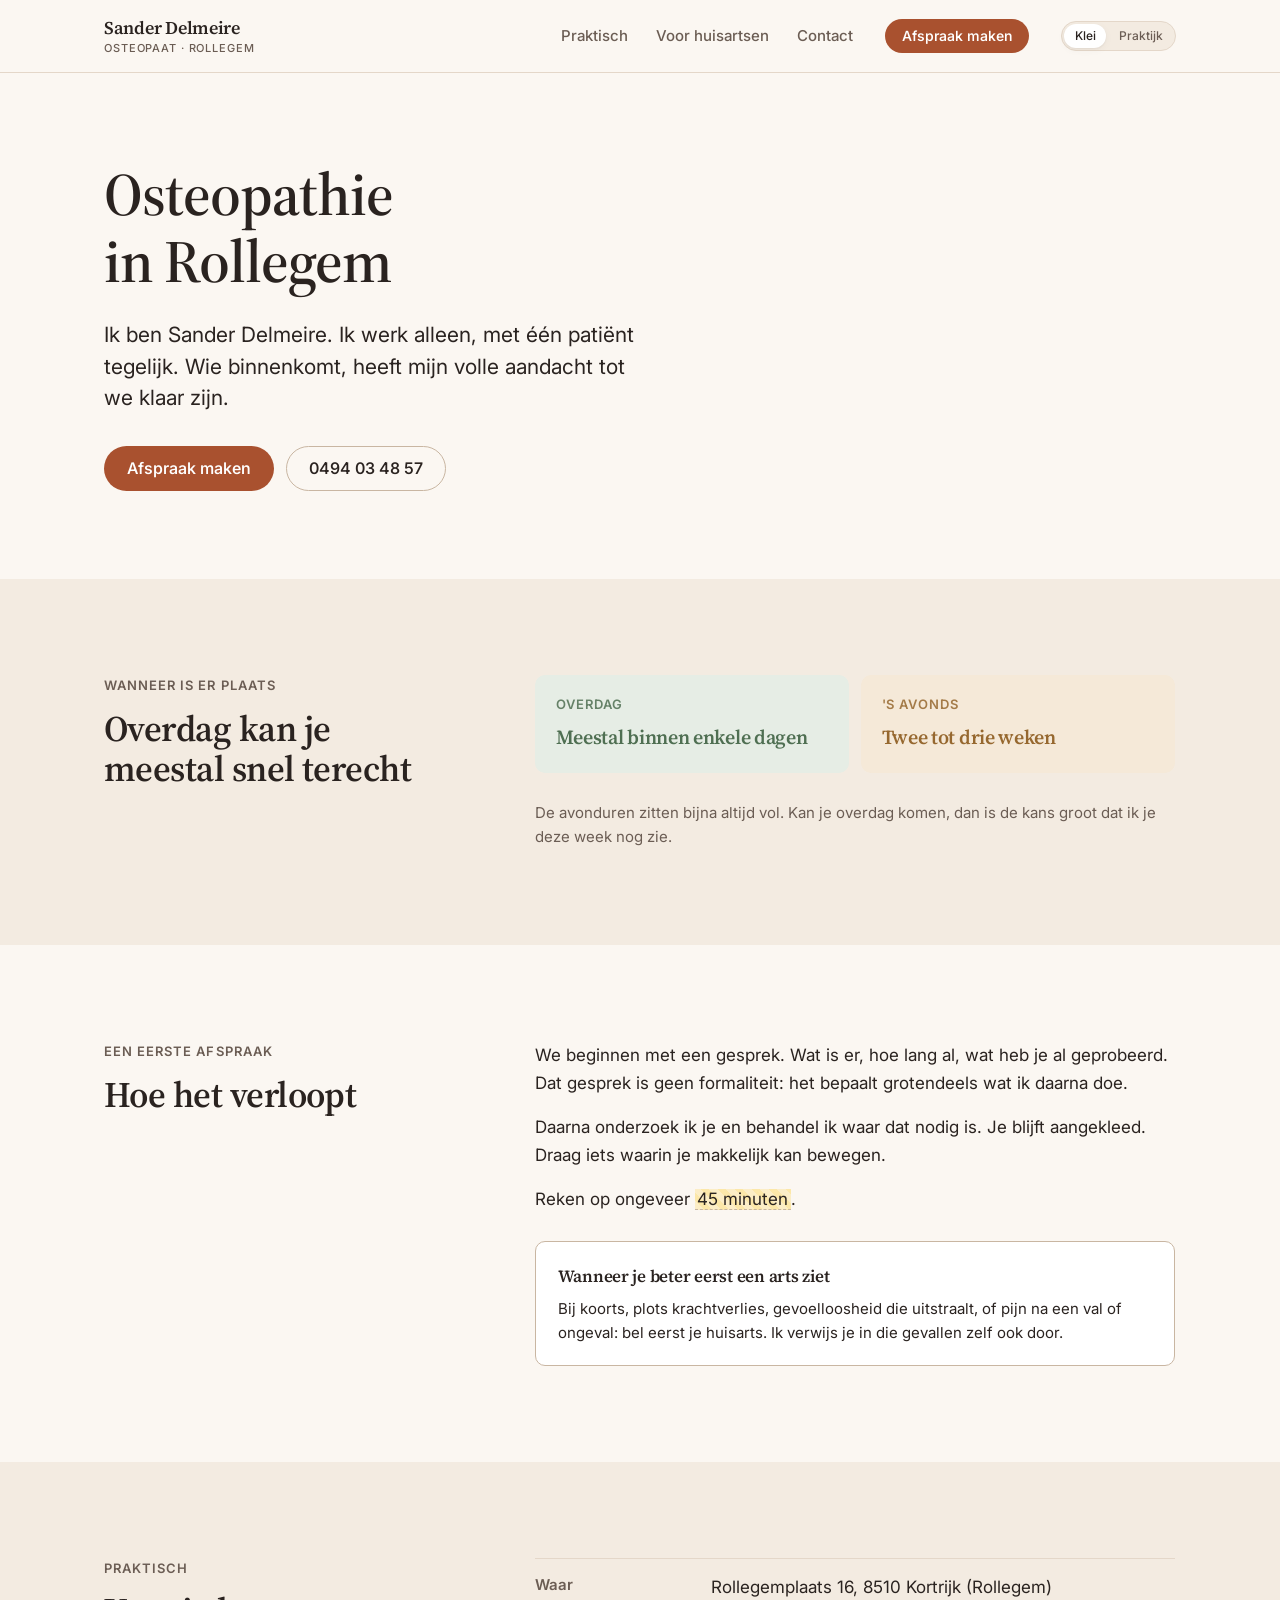
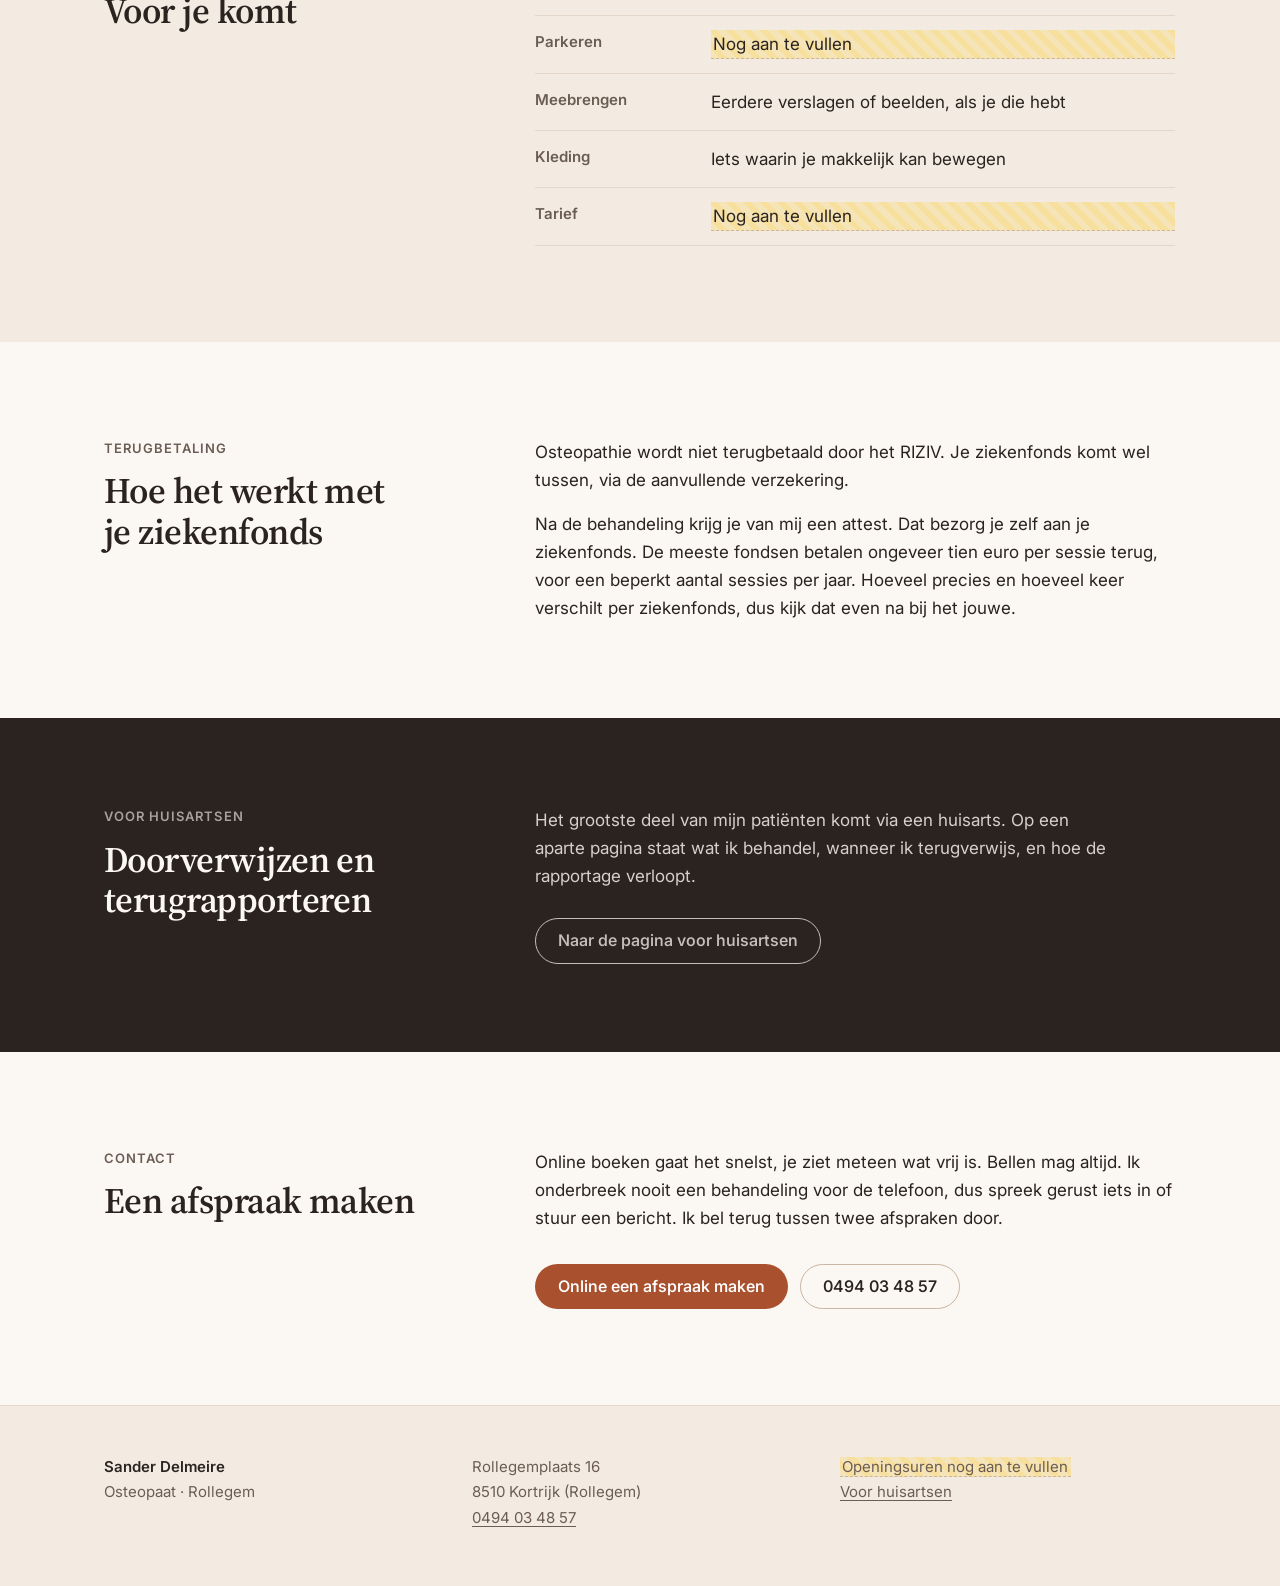
==== index.html @ 5ed8dd8e "Wide two-column layout and compact theme switch in the header Use the full page width instead of one" ====
<!DOCTYPE html>
<html lang="nl-BE" data-theme="klei">
<head>
<meta charset="utf-8">
<meta name="robots" content="noindex, nofollow"><!-- Preview only. Remove when this becomes the real site. -->
<meta name="viewport" content="width=device-width, initial-scale=1">
<title>Sander Delmeire — Osteopaat in Rollegem</title>
<meta name="description" content="Osteopathie in Rollegem (Kortrijk). Eén patiënt tegelijk, geen haast. Overdag is er meestal binnen enkele dagen plaats.">

<!-- Set the theme before first paint so there is no flash -->
<script>
  (function () {
    try {
      var t = localStorage.getItem('sd-theme');
      if (t === 'klei' || t === 'praktijk') {
        document.documentElement.setAttribute('data-theme', t);
      }
    } catch (e) {}
  })();
</script>

<link rel="preconnect" href="https://fonts.googleapis.com">
<link rel="preconnect" href="https://fonts.gstatic.com" crossorigin>
<!-- Source Serif 4 is only used by direction "Klei". Drop it if Praktijk wins. -->
<link href="https://fonts.googleapis.com/css2?family=Inter:wght@400;500;600;650&family=Source+Serif+4:opsz,wght@8..60,500;8..60,600&display=swap" rel="stylesheet">

<link rel="stylesheet" href="css/tokens.css">
<link rel="stylesheet" href="css/site.css">
</head>
<body>

<header class="site-header">
  <div class="wrap site-header__inner">
    <a class="wordmark" href="index.html">
      Sander Delmeire
      <span>Osteopaat · Rollegem</span>
    </a>
    <nav class="site-nav">
      <a href="#praktisch">Praktisch</a>
      <a href="voor-huisartsen.html">Voor huisartsen</a>
      <a href="#contact">Contact</a>
    </nav>
    <!-- TODO: vervang door Sanders echte Acuity-link -->
    <a class="btn btn--primary header-cta" href="https://app.acuityscheduling.com/schedule.php?owner=XXXXXXXX">Afspraak maken</a>
  </div>
</header>

<main>

  <!-- ===================== HERO ===================== -->
  <section class="hero">
    <div class="wrap hero__grid">
      <div class="hero__text">
        <h1 class="h1">Osteopathie in Rollegem</h1>
        <p class="lead">
          Ik ben Sander Delmeire. Ik werk alleen, met één patiënt tegelijk.
          Wie binnenkomt, heeft mijn volle aandacht tot we klaar zijn.
        </p>
        <div class="hero__actions">
          <!-- TODO: vervang door Sanders echte Acuity-link -->
          <a class="btn btn--primary" href="https://app.acuityscheduling.com/schedule.php?owner=XXXXXXXX">
            Afspraak maken
          </a>
          <a class="btn btn--ghost" href="tel:+32494034857">0494 03 48 57</a>
        </div>
      </div>
    </div>
  </section>

  <!-- ===================== BESCHIKBAARHEID ===================== -->
  <section class="section section--sunken" id="beschikbaarheid">
    <div class="wrap split">
      <div>
        <p class="eyebrow">Wanneer is er plaats</p>
        <h2 class="h2">Overdag kan je meestal snel terecht</h2>
      </div>
      <div class="split__body stack-lg">
        <div class="availability">
          <div class="slot slot--open">
            <div class="slot__when">Overdag</div>
            <div class="slot__wait">Meestal binnen enkele dagen</div>
          </div>
          <div class="slot slot--wait">
            <div class="slot__when">'s Avonds</div>
            <div class="slot__wait">Twee tot drie weken</div>
          </div>
        </div>
        <p class="small muted">
          De avonduren zitten bijna altijd vol. Kan je overdag komen, dan is
          de kans groot dat ik je deze week nog zie.
        </p>
      </div>
    </div>
  </section>

  <!-- ===================== EERSTE AFSPRAAK ===================== -->
  <section class="section" id="eerste-afspraak">
    <div class="wrap split">
      <div>
        <p class="eyebrow">Een eerste afspraak</p>
        <h2 class="h2">Hoe het verloopt</h2>
      </div>

      <div class="split__body stack-lg">
        <div class="stack">
          <p>
            We beginnen met een gesprek. Wat is er, hoe lang al, wat heb je
            al geprobeerd. Dat gesprek is geen formaliteit: het bepaalt
            grotendeels wat ik daarna doe.
          </p>
          <p>
            Daarna onderzoek ik je en behandel ik waar dat nodig is. Je blijft
            aangekleed. Draag iets waarin je makkelijk kan bewegen.
          </p>
          <p>
            Reken op ongeveer <span class="todo">45 minuten</span>.
          </p>
        </div>

        <div class="callout">
          <div class="callout__title">Wanneer je beter eerst een arts ziet</div>
          <p class="small">
            Bij koorts, plots krachtverlies, gevoelloosheid die uitstraalt, of
            pijn na een val of ongeval: bel eerst je huisarts. Ik verwijs je
            in die gevallen zelf ook door.
          </p>
        </div>
      </div>
    </div>
  </section>

  <!-- ===================== PRAKTISCH ===================== -->
  <section class="section section--sunken" id="praktisch">
    <div class="wrap split">
      <div>
        <p class="eyebrow">Praktisch</p>
        <h2 class="h2">Voor je komt</h2>
      </div>

      <dl class="rows split__body">
        <div class="rows__row">
          <dt class="rows__key">Waar</dt>
          <dd class="rows__val">Rollegemplaats 16, 8510 Kortrijk (Rollegem)</dd>
        </div>
        <div class="rows__row">
          <dt class="rows__key">Parkeren</dt>
          <dd class="rows__val todo">Nog aan te vullen</dd>
        </div>
        <div class="rows__row">
          <dt class="rows__key">Meebrengen</dt>
          <dd class="rows__val">Eerdere verslagen of beelden, als je die hebt</dd>
        </div>
        <div class="rows__row">
          <dt class="rows__key">Kleding</dt>
          <dd class="rows__val">Iets waarin je makkelijk kan bewegen</dd>
        </div>
        <div class="rows__row">
          <dt class="rows__key">Tarief</dt>
          <dd class="rows__val todo">Nog aan te vullen</dd>
        </div>
      </dl>
    </div>
  </section>

  <!-- ===================== TERUGBETALING ===================== -->
  <section class="section" id="terugbetaling">
    <div class="wrap split">
      <div>
        <p class="eyebrow">Terugbetaling</p>
        <h2 class="h2">Hoe het werkt met je ziekenfonds</h2>
      </div>

      <div class="split__body stack">
        <p>
          Osteopathie wordt niet terugbetaald door het RIZIV. Je ziekenfonds
          komt wel tussen, via de aanvullende verzekering.
        </p>
        <p>
          Na de behandeling krijg je van mij een attest. Dat bezorg je zelf
          aan je ziekenfonds. De meeste fondsen betalen ongeveer tien euro
          per sessie terug, voor een beperkt aantal sessies per jaar.
          Hoeveel precies en hoeveel keer verschilt per ziekenfonds, dus
          kijk dat even na bij het jouwe.
        </p>
      </div>
    </div>
  </section>

  <!-- ===================== VOOR HUISARTSEN ===================== -->
  <section class="gp-band">
    <div class="wrap split">
      <div>
        <p class="eyebrow">Voor huisartsen</p>
        <h2 class="h2">Doorverwijzen en terugrapporteren</h2>
      </div>
      <div class="split__body stack-lg">
        <p>
          Het grootste deel van mijn patiënten komt via een huisarts. Op een
          aparte pagina staat wat ik behandel, wanneer ik terugverwijs, en
          hoe de rapportage verloopt.
        </p>
        <p>
          <a class="btn btn--ghost" href="voor-huisartsen.html">Naar de pagina voor huisartsen</a>
        </p>
      </div>
    </div>
  </section>

  <!-- ===================== CONTACT ===================== -->
  <section class="section" id="contact">
    <div class="wrap split">
      <div>
        <p class="eyebrow">Contact</p>
        <h2 class="h2">Een afspraak maken</h2>
      </div>

      <div class="split__body">
        <p>
          Online boeken gaat het snelst, je ziet meteen wat vrij is. Bellen
          mag altijd. Ik onderbreek nooit een behandeling voor de telefoon,
          dus spreek gerust iets in of stuur een bericht. Ik bel terug
          tussen twee afspraken door.
        </p>
        <div class="hero__actions">
          <!-- TODO: vervang door Sanders echte Acuity-link -->
          <a class="btn btn--primary" href="https://app.acuityscheduling.com/schedule.php?owner=XXXXXXXX">
            Online een afspraak maken
          </a>
          <a class="btn btn--ghost" href="tel:+32494034857">0494 03 48 57</a>
        </div>
      </div>
    </div>
  </section>

</main>

<footer class="site-footer">
  <div class="wrap footer-grid">
    <div>
      <strong>Sander Delmeire</strong><br>
      Osteopaat · Rollegem
    </div>
    <div>
      Rollegemplaats 16<br>
      8510 Kortrijk (Rollegem)<br>
      <a href="tel:+32494034857">0494 03 48 57</a>
    </div>
    <div>
      <span class="todo">Openingsuren nog aan te vullen</span><br>
      <a href="voor-huisartsen.html">Voor huisartsen</a>
    </div>
  </div>
</footer>

<script src="js/theme.js"></script>
</body>
</html>
---- css/tokens.css ----
/* ==========================================================================
   THEME TOKENS
   --------------------------------------------------------------------------
   Two design directions for Sander to choose between.

   HARD RULE: this is the only file in the project allowed to contain a raw
   colour, font-family, radius or shadow value. Everything in site.css reads
   from these variables. That is what makes switching directions a one-line
   change and deleting the loser a five-minute job.

   TO ADD A DIRECTION
     1. Copy a [data-theme="..."] block below, rename it
     2. Add it to THEMES in js/theme.js
     3. Add its fonts to the <link> tags in both HTML files

   TO DELETE A DIRECTION once Sander picks
     1. Delete its block here
     2. Remove it from THEMES in js/theme.js
     3. Remove its fonts from the <link> tags
     4. Set REVIEW_MODE = false in js/theme.js to hide the toggle bar
     Nothing in site.css changes.
   ========================================================================== */


/* --------------------------------------------------------------------------
   DIRECTION A — "Klei"
   Warm, tactile, hand-made. Leans into the craftsman identity: he works
   alone, with his hands, one person at a time. Feels like a person rather
   than an institution.
   -------------------------------------------------------------------------- */

:root,
[data-theme="klei"] {
  --theme-label: "Klei";

  /* Surfaces */
  --bg:            #FBF7F2;
  --bg-raised:     #FFFFFF;
  --bg-sunken:     #F3EBE1;
  --bg-inverse:    #2A2320;

  /* Text */
  --text:          #2A2320;
  --text-muted:    #6B5D54;
  --text-inverse:  #FBF7F2;
  --text-on-accent:#FFFFFF;

  /* Accent */
  --accent:        #A9512F;
  --accent-hover:  #8C4026;
  --accent-soft:   #F0DDD4;

  /* Lines */
  --line:          #E4D7C9;
  --line-strong:   #C9B6A2;

  /* Signal colours, used by the availability block */
  --signal-open:   #4F6F52;
  --signal-wait:   #96682F;
  --signal-open-bg:#E6EDE5;
  --signal-wait-bg:#F5E9D8;

  /* Type */
  --font-display:  "Source Serif 4", Georgia, "Times New Roman", serif;
  --font-body:     "Inter", system-ui, -apple-system, sans-serif;
  --display-weight: 600;
  --display-tracking: -0.015em;
  --display-leading: 1.12;

  /* Shape */
  --radius:        10px;
  --radius-lg:     18px;
  --radius-pill:   999px;

  /* Depth */
  --shadow-sm:     0 1px 2px rgba(42, 35, 32, 0.06),
                   0 2px 8px rgba(42, 35, 32, 0.04);
  --shadow-md:     0 2px 4px rgba(42, 35, 32, 0.06),
                   0 12px 28px rgba(42, 35, 32, 0.08);
}


/* --------------------------------------------------------------------------
   DIRECTION B — "Praktijk"
   Cool, quiet, credible. Leans into the medical-referral side: his patients
   come through huisartsen, and he writes them proper reports. Feels like a
   competent clinician rather than a wellness practice.
   -------------------------------------------------------------------------- */

[data-theme="praktijk"] {
  --theme-label: "Praktijk";

  /* Surfaces */
  --bg:            #FAFBFC;
  --bg-raised:     #FFFFFF;
  --bg-sunken:     #EFF3F5;
  --bg-inverse:    #16222B;

  /* Text */
  --text:          #16222B;
  --text-muted:    #5A6B75;
  --text-inverse:  #FAFBFC;
  --text-on-accent:#FFFFFF;

  /* Accent */
  --accent:        #2C6E78;
  --accent-hover:  #1F545C;
  --accent-soft:   #DCEBED;

  /* Lines */
  --line:          #DCE4E8;
  --line-strong:   #B6C4CC;

  /* Signal colours */
  --signal-open:   #2F6B4F;
  --signal-wait:   #7E5A1C;
  --signal-open-bg:#E2EFE8;
  --signal-wait-bg:#F4EBDA;

  /* Type */
  --font-display:  "Inter", system-ui, -apple-system, sans-serif;
  --font-body:     "Inter", system-ui, -apple-system, sans-serif;
  --display-weight: 650;
  --display-tracking: -0.03em;
  --display-leading: 1.08;

  /* Shape */
  --radius:        6px;
  --radius-lg:     10px;
  --radius-pill:   999px;

  /* Depth */
  --shadow-sm:     0 1px 2px rgba(22, 34, 43, 0.06),
                   0 2px 8px rgba(22, 34, 43, 0.04);
  --shadow-md:     0 2px 4px rgba(22, 34, 43, 0.05),
                   0 12px 28px rgba(22, 34, 43, 0.07);
}
---- css/site.css ----
/* ==========================================================================
   SITE STYLES
   --------------------------------------------------------------------------
   Layout, typography and components. Theme-agnostic by construction:
   every colour, font, radius and shadow reads from a var() defined in
   tokens.css. If you are about to type a hex value in this file, stop and
   add a token instead.
   ========================================================================== */


/* --- Reset ------------------------------------------------------------- */

*, *::before, *::after { box-sizing: border-box; }

html {
  -webkit-text-size-adjust: 100%;
  scroll-padding-top: 6rem;
}

body {
  margin: 0;
  background: var(--bg);
  color: var(--text);
  font-family: var(--font-body);
  font-size: 1.0625rem;
  line-height: 1.65;
  -webkit-font-smoothing: antialiased;
  text-rendering: optimizeLegibility;
}

img { max-width: 100%; height: auto; display: block; }

h1, h2, h3 {
  font-family: var(--font-display);
  font-weight: var(--display-weight);
  letter-spacing: var(--display-tracking);
  line-height: var(--display-leading);
  margin: 0;
  text-wrap: balance;
}

p { margin: 0; text-wrap: pretty; }

a { color: var(--accent); text-underline-offset: 0.18em; }
a:hover { color: var(--accent-hover); }

:focus-visible {
  outline: 2px solid var(--accent);
  outline-offset: 3px;
  border-radius: 3px;
}


/* --- Layout ------------------------------------------------------------ */

.wrap {
  width: 100%;
  max-width: 72rem;
  margin-inline: auto;
  padding-inline: clamp(1rem, 4vw, 2.5rem);
}

.measure { max-width: 38rem; }

.section {
  padding-block: clamp(3.5rem, 8vw, 6rem);
}

.section--sunken { background: var(--bg-sunken); }

/* Heading column left, content column right. Uses the full page width on
   desktop instead of one narrow centred column. */
.split {
  display: grid;
  gap: 1.75rem 4rem;
}

.split__body { max-width: 40rem; }

/* Text and photo side by side, vertically centred */
.split--media { align-items: center; }
.split--media .split__body { max-width: none; }

@media (min-width: 56rem) {
  .split { grid-template-columns: minmax(0, 4fr) minmax(0, 7fr); }
  .split--media { grid-template-columns: minmax(0, 1fr) minmax(0, 1fr); gap: 5rem; }
  .split--flip > :first-child { order: 2; }
}

.photo {
  margin: 0;
  overflow: hidden;
  border-radius: var(--radius-lg);
  background: var(--bg-sunken);
}

.photo img {
  width: 100%;
  height: 100%;
  object-fit: cover;
}

.photo--portrait { aspect-ratio: 4 / 5; }
.photo--landscape { aspect-ratio: 4 / 3; }

.stack > * + * { margin-top: 1rem; }
.stack-lg > * + * { margin-top: 1.75rem; }

.eyebrow {
  font-family: var(--font-body);
  font-size: 0.8125rem;
  font-weight: 600;
  letter-spacing: 0.08em;
  text-transform: uppercase;
  color: var(--text-muted);
  margin-bottom: 0.75rem;
}


/* --- Type scale -------------------------------------------------------- */

.h1 { font-size: clamp(2.25rem, 5.5vw, 3.75rem); }
.h2 { font-size: clamp(1.625rem, 3.2vw, 2.25rem); }
.h3 { font-size: clamp(1.125rem, 2.6vw, 1.3125rem); }

.lead {
  font-size: clamp(1.125rem, 2.6vw, 1.3125rem);
  line-height: 1.5;
  color: var(--text);
}

.muted { color: var(--text-muted); }

.small { font-size: 0.9375rem; line-height: 1.6; }


/* --- Header ------------------------------------------------------------ */

.site-header {
  position: sticky;
  top: 0;
  z-index: 50;
  background: var(--bg);
  border-bottom: 1px solid var(--line);
}

.site-header__inner {
  display: flex;
  align-items: center;
  flex-wrap: wrap;
  gap: 0.75rem 2rem;
  min-height: 4.5rem;
  padding-block: 0.75rem;
}

.wordmark {
  font-family: var(--font-display);
  font-weight: var(--display-weight);
  font-size: 1.125rem;
  line-height: 1.2;
  letter-spacing: var(--display-tracking);
  color: var(--text);
  text-decoration: none;
}

.wordmark span {
  display: block;
  font-family: var(--font-body);
  font-size: 0.6875rem;
  font-weight: 500;
  letter-spacing: 0.08em;
  text-transform: uppercase;
  color: var(--text-muted);
  margin-top: 0.2rem;
}

.site-nav {
  display: flex;
  align-items: center;
  gap: 1.75rem;
  margin-left: auto;
  font-size: 0.9375rem;
  font-weight: 500;
}

.site-nav a { color: var(--text-muted); text-decoration: none; }
.site-nav a:hover { color: var(--text); }

.btn.header-cta { padding: 0.5rem 1rem; font-size: 0.875rem; }

/* Phones: wordmark and theme switch on top, links on a second row */
@media (max-width: 55.99rem) {
  .site-nav {
    order: 3;
    width: 100%;
    margin-left: 0;
    gap: 1.25rem;
    font-size: 0.875rem;
  }
  .btn.header-cta { display: none; }
  .theme-switch { margin-left: auto; }
}


/* --- Hero -------------------------------------------------------------- */

.hero { padding-block: clamp(2.5rem, 7vw, 5.5rem); }

.hero__grid {
  display: grid;
  gap: 2.5rem;
  align-items: center;
}

.hero__text > * + * { margin-top: 1.5rem; }
.hero__text .lead { max-width: 34rem; }

@media (min-width: 56rem) {
  .hero__grid { grid-template-columns: minmax(0, 7fr) minmax(0, 5fr); gap: 5rem; }
}

.hero__actions {
  display: flex;
  flex-wrap: wrap;
  gap: 0.75rem;
  margin-top: 2rem;
}


/* --- Buttons ----------------------------------------------------------- */

.btn {
  display: inline-flex;
  align-items: center;
  justify-content: center;
  gap: 0.5rem;
  padding: 0.75rem 1.375rem;
  border-radius: var(--radius-pill);
  border: 1px solid transparent;
  font-family: var(--font-body);
  font-size: 1rem;
  font-weight: 550;
  line-height: 1.2;
  text-decoration: none;
  cursor: pointer;
  transition: background-color 0.15s ease, border-color 0.15s ease,
              color 0.15s ease, transform 0.15s ease;
}

.btn:active { transform: translateY(1px); }

.btn--primary {
  background: var(--accent);
  color: var(--text-on-accent);
}
.btn--primary:hover {
  background: var(--accent-hover);
  color: var(--text-on-accent);
}

.btn--ghost {
  background: transparent;
  color: var(--text);
  border-color: var(--line-strong);
}
.btn--ghost:hover {
  border-color: var(--accent);
  color: var(--accent);
}


/* --- Availability block ------------------------------------------------
   The signature element. Sander already says this on the phone:
   daytime is quick, evenings run two to three weeks. Nothing on his
   current site says it.
   ----------------------------------------------------------------------- */

.availability {
  display: grid;
  gap: 0.75rem;
}

@media (min-width: 34rem) {
  .availability { grid-template-columns: 1fr 1fr; }
}

.slot {
  padding: 1.125rem 1.25rem;
  border-radius: var(--radius);
  border: 1px solid var(--line);
  background: var(--bg-raised);
}

.slot__when {
  font-family: var(--font-body);
  font-size: 0.8125rem;
  font-weight: 600;
  letter-spacing: 0.07em;
  text-transform: uppercase;
  color: var(--text-muted);
}

.slot__wait {
  font-family: var(--font-display);
  font-weight: var(--display-weight);
  font-size: 1.25rem;
  letter-spacing: var(--display-tracking);
  margin-top: 0.35rem;
}

.slot--open  { background: var(--signal-open-bg); border-color: transparent; }
.slot--open  .slot__wait { color: var(--signal-open); }
.slot--open  .slot__when { color: var(--signal-open); opacity: 0.85; }

.slot--wait  { background: var(--signal-wait-bg); border-color: transparent; }
.slot--wait  .slot__wait { color: var(--signal-wait); }
.slot--wait  .slot__when { color: var(--signal-wait); opacity: 0.85; }


/* --- Definition rows (practical info) ---------------------------------- */

.rows { margin: 0; }

.rows__row {
  display: grid;
  gap: 0.15rem 1.5rem;
  padding-block: 0.875rem;
  border-bottom: 1px solid var(--line);
}

@media (min-width: 34rem) {
  .rows__row { grid-template-columns: 9.5rem 1fr; gap: 1.5rem; }
}

.rows__row:first-child { border-top: 1px solid var(--line); }

.rows__key {
  font-weight: 600;
  font-size: 0.9375rem;
  color: var(--text-muted);
}

.rows__val { margin: 0; }


/* --- Callout ----------------------------------------------------------- */

.callout {
  padding: 1.25rem 1.375rem;
  border-radius: var(--radius);
  border: 1px solid var(--line-strong);
  background: var(--bg-raised);
}

.callout__title {
  font-family: var(--font-display);
  font-weight: var(--display-weight);
  font-size: 1.0625rem;
  letter-spacing: var(--display-tracking);
  margin-bottom: 0.4rem;
}


/* --- GP band ------------------------------------------------------------
   Addressed to referring doctors, not patients. Visually separated on
   purpose: different audience, different register.
   ----------------------------------------------------------------------- */

.gp-band {
  background: var(--bg-inverse);
  color: var(--text-inverse);
  padding-block: clamp(3.5rem, 8vw, 5.5rem);
}

.gp-band .eyebrow { color: var(--text-inverse); opacity: 0.6; }
.gp-band h2 { color: var(--text-inverse); }
.gp-band p { color: var(--text-inverse); opacity: 0.82; }

.gp-band a.btn--ghost {
  color: var(--text-inverse);
  border-color: var(--text-inverse);
  opacity: 0.9;
}
.gp-band a.btn--ghost:hover {
  background: var(--text-inverse);
  color: var(--bg-inverse);
  opacity: 1;
}


/* --- Checklist (GP page) ----------------------------------------------- */

.checklist { list-style: none; margin-inline: 0; margin-bottom: 0; padding: 0; }
.checklist:first-child { margin-top: 0; }

.checklist li {
  position: relative;
  padding-left: 1.6rem;
  margin-bottom: 0.6rem;
}

.checklist li::before {
  content: "";
  position: absolute;
  left: 0;
  top: 0.62em;
  width: 0.5rem;
  height: 0.5rem;
  border-radius: 50%;
  background: var(--accent);
}

.checklist--warn li::before { background: var(--signal-wait); }


/* --- Footer ------------------------------------------------------------ */

.site-footer {
  padding-block: 3rem 3.5rem;
  border-top: 1px solid var(--line);
  background: var(--bg-sunken);
  font-size: 0.9375rem;
  line-height: 1.7;
  color: var(--text-muted);
}

.site-footer strong { color: var(--text); font-weight: 600; }

.site-footer a { color: var(--text-muted); }
.site-footer a:hover { color: var(--accent); }

.footer-grid {
  display: grid;
  gap: 1.5rem;
}

@media (min-width: 40rem) {
  .footer-grid { grid-template-columns: repeat(3, minmax(0, 1fr)); gap: 2rem; }
}


/* --- Theme switch -------------------------------------------------------
   TEMPORARY. Lets Sander compare the two directions; sits at the right end
   of the header. Set REVIEW_MODE = false in js/theme.js to remove it.
   ----------------------------------------------------------------------- */

.theme-switch {
  display: inline-flex;
  gap: 2px;
  padding: 2px;
  border: 1px solid var(--line);
  border-radius: var(--radius-pill);
  background: var(--bg-sunken);
  font-family: var(--font-body);
}

.theme-switch__btn {
  appearance: none;
  border: 0;
  cursor: pointer;
  padding: 0.25rem 0.65rem;
  border-radius: var(--radius-pill);
  background: transparent;
  color: var(--text-muted);
  font: inherit;
  font-size: 0.75rem;
  font-weight: 500;
  line-height: 1.3;
  white-space: nowrap;
}

.theme-switch__btn:hover { color: var(--text); }

.theme-switch__btn[aria-pressed="true"] {
  background: var(--bg-raised);
  color: var(--text);
  box-shadow: var(--shadow-sm);
}


/* --- Content flags ------------------------------------------------------
   Marks copy that is unverified. Remove the class once confirmed.
   ----------------------------------------------------------------------- */

.todo {
  background: repeating-linear-gradient(
    45deg,
    rgba(255, 196, 0, 0.18),
    rgba(255, 196, 0, 0.18) 6px,
    rgba(255, 196, 0, 0.3) 6px,
    rgba(255, 196, 0, 0.3) 12px
  );
  border-bottom: 1px dashed var(--line-strong);
  padding-inline: 0.15em;
}

body[data-flags="off"] .todo {
  background: none;
  border-bottom: 0;
  padding-inline: 0;
}


/* --- Motion ------------------------------------------------------------ */

@media (prefers-reduced-motion: reduce) {
  *, *::before, *::after {
    animation-duration: 0.01ms !important;
    transition-duration: 0.01ms !important;
  }
}
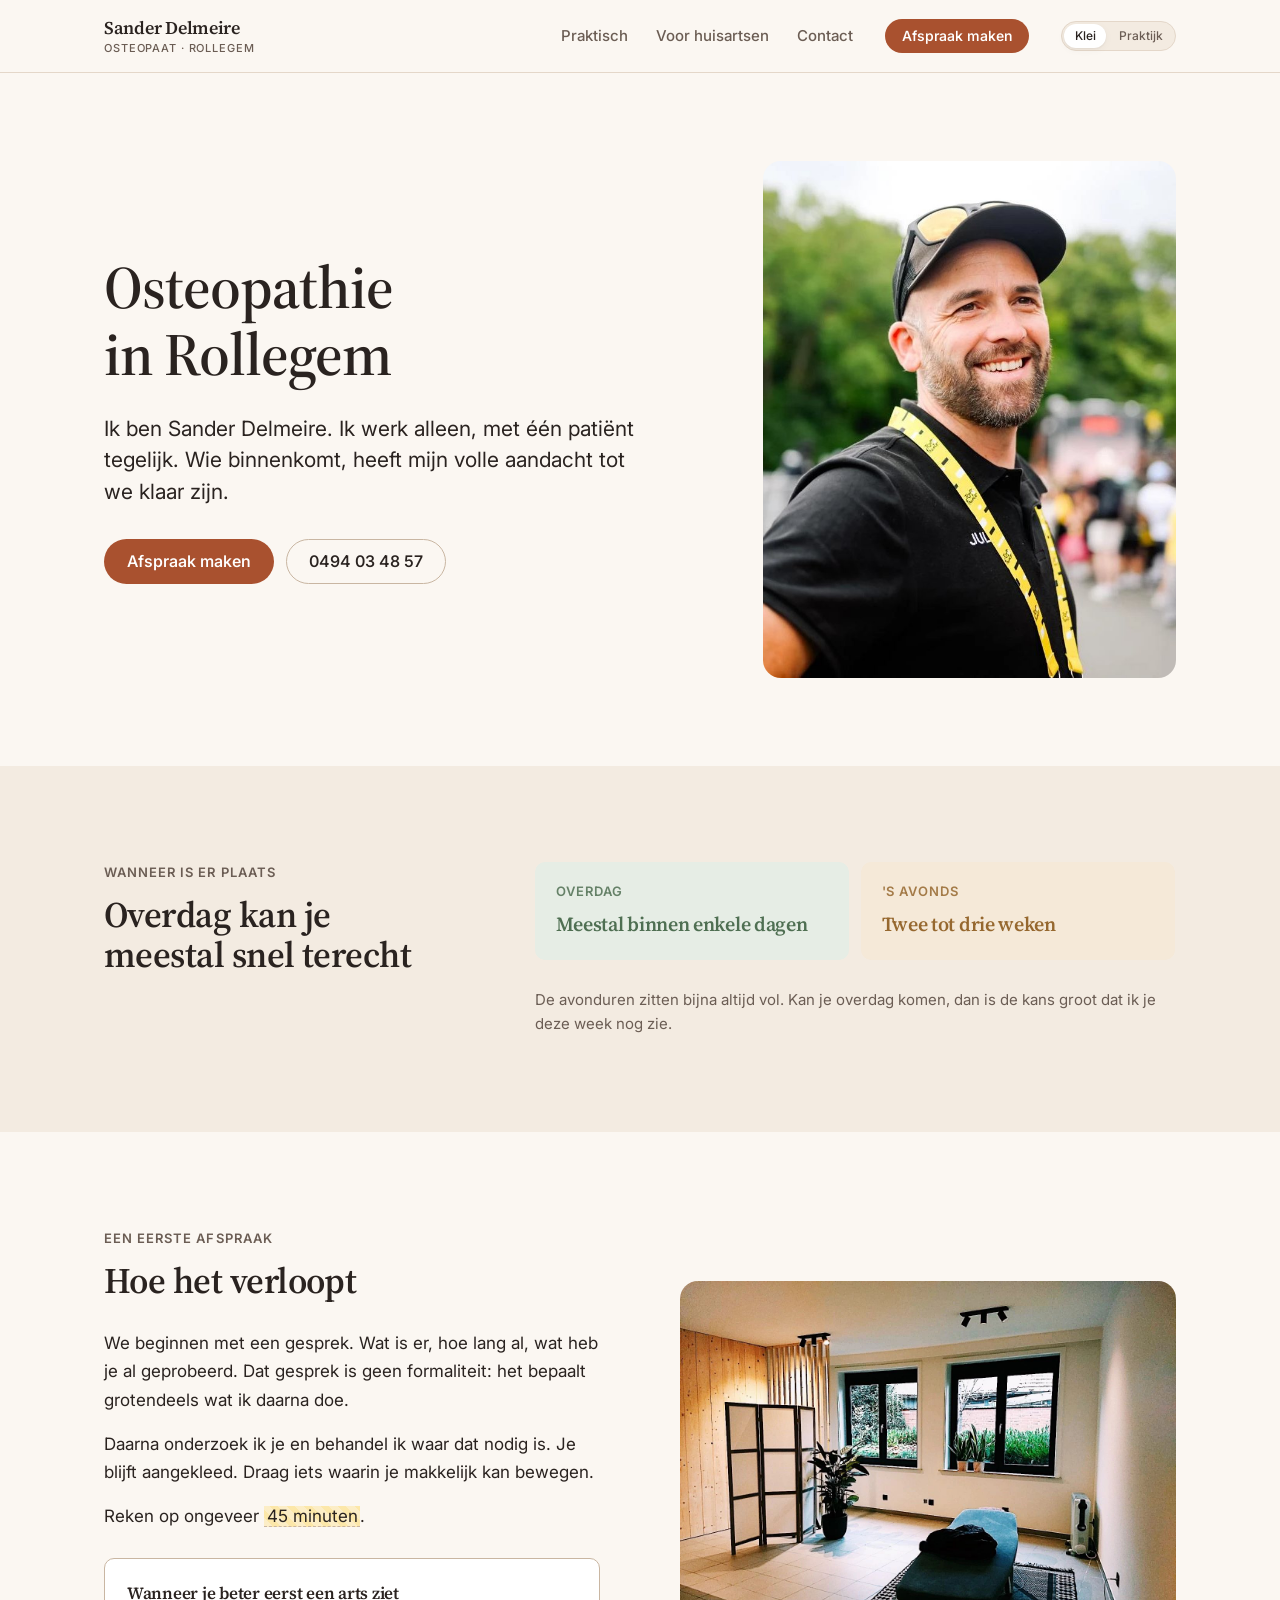
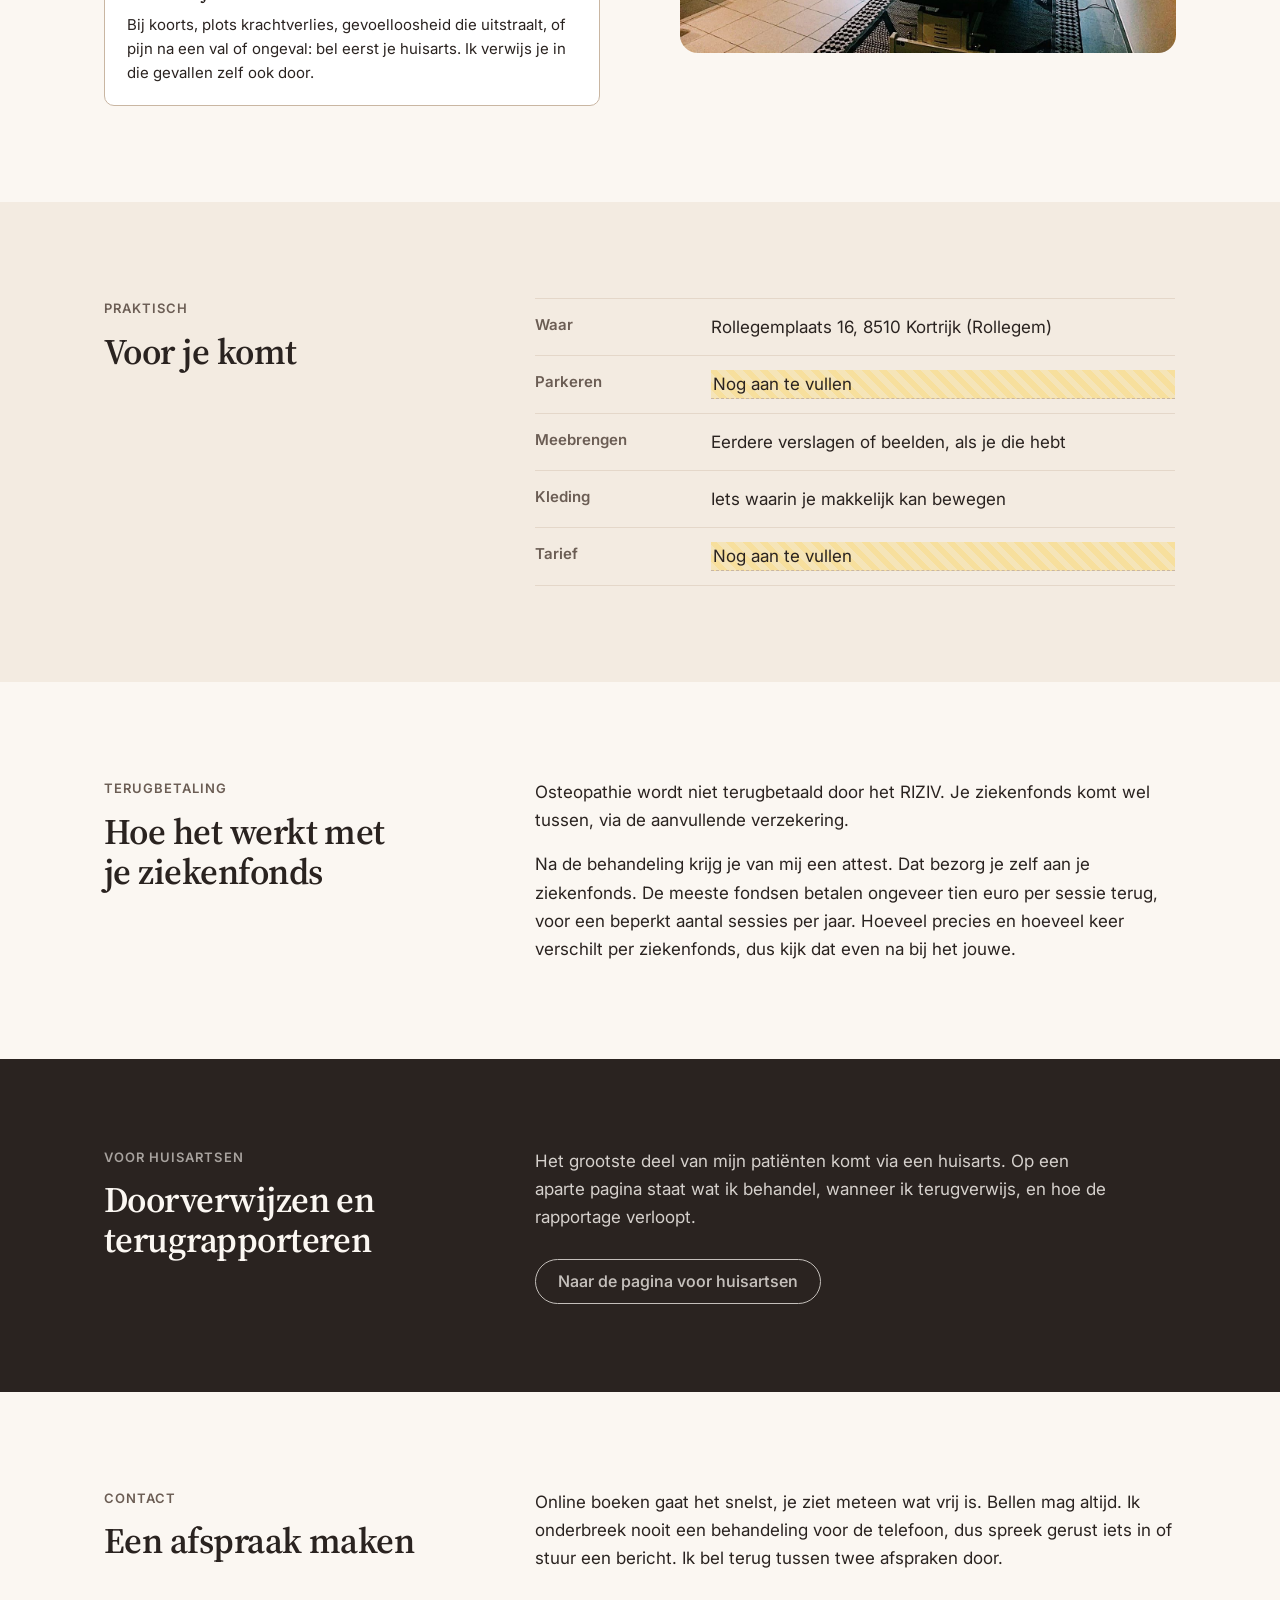
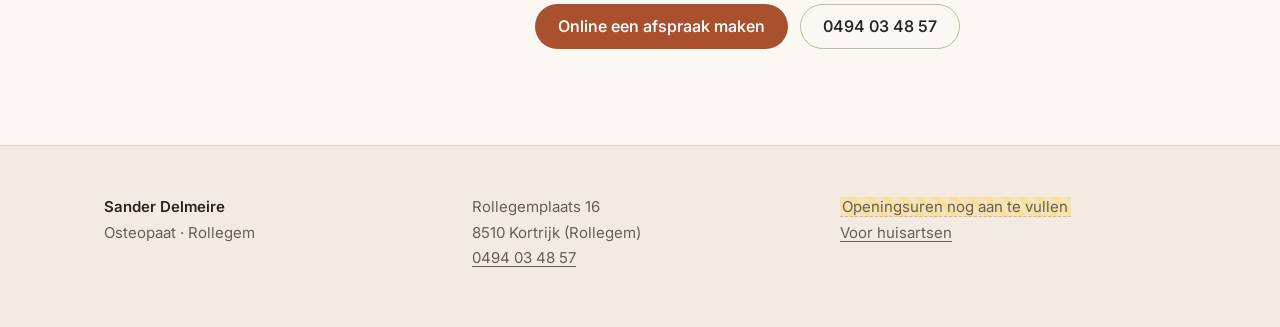
==== commit 3a9306ce: "Add photos: portrait, treatment room, skull model Portrait of Sander in the homepage hero, the treat" ====
--- a/index.html
+++ b/index.html
@@ -64,6 +64,9 @@
           <a class="btn btn--ghost" href="tel:+32494034857">0494 03 48 57</a>
         </div>
       </div>
+      <figure class="photo photo--portrait">
+        <img src="img/sander.jpg" alt="Sander Delmeire" width="682" height="853">
+      </figure>
     </div>
   </section>
 
@@ -95,13 +98,13 @@
 
   <!-- ===================== EERSTE AFSPRAAK ===================== -->
   <section class="section" id="eerste-afspraak">
-    <div class="wrap split">
-      <div>
-        <p class="eyebrow">Een eerste afspraak</p>
-        <h2 class="h2">Hoe het verloopt</h2>
-      </div>
-
+    <div class="wrap split split--media">
       <div class="split__body stack-lg">
+        <div>
+          <p class="eyebrow">Een eerste afspraak</p>
+          <h2 class="h2">Hoe het verloopt</h2>
+        </div>
+
         <div class="stack">
           <p>
             We beginnen met een gesprek. Wat is er, hoe lang al, wat heb je
@@ -126,6 +129,9 @@
           </p>
         </div>
       </div>
+      <figure class="photo photo--landscape">
+        <img src="img/behandeling.jpg" alt="De behandelruimte in Rollegem" width="1280" height="960" loading="lazy">
+      </figure>
     </div>
   </section>
 
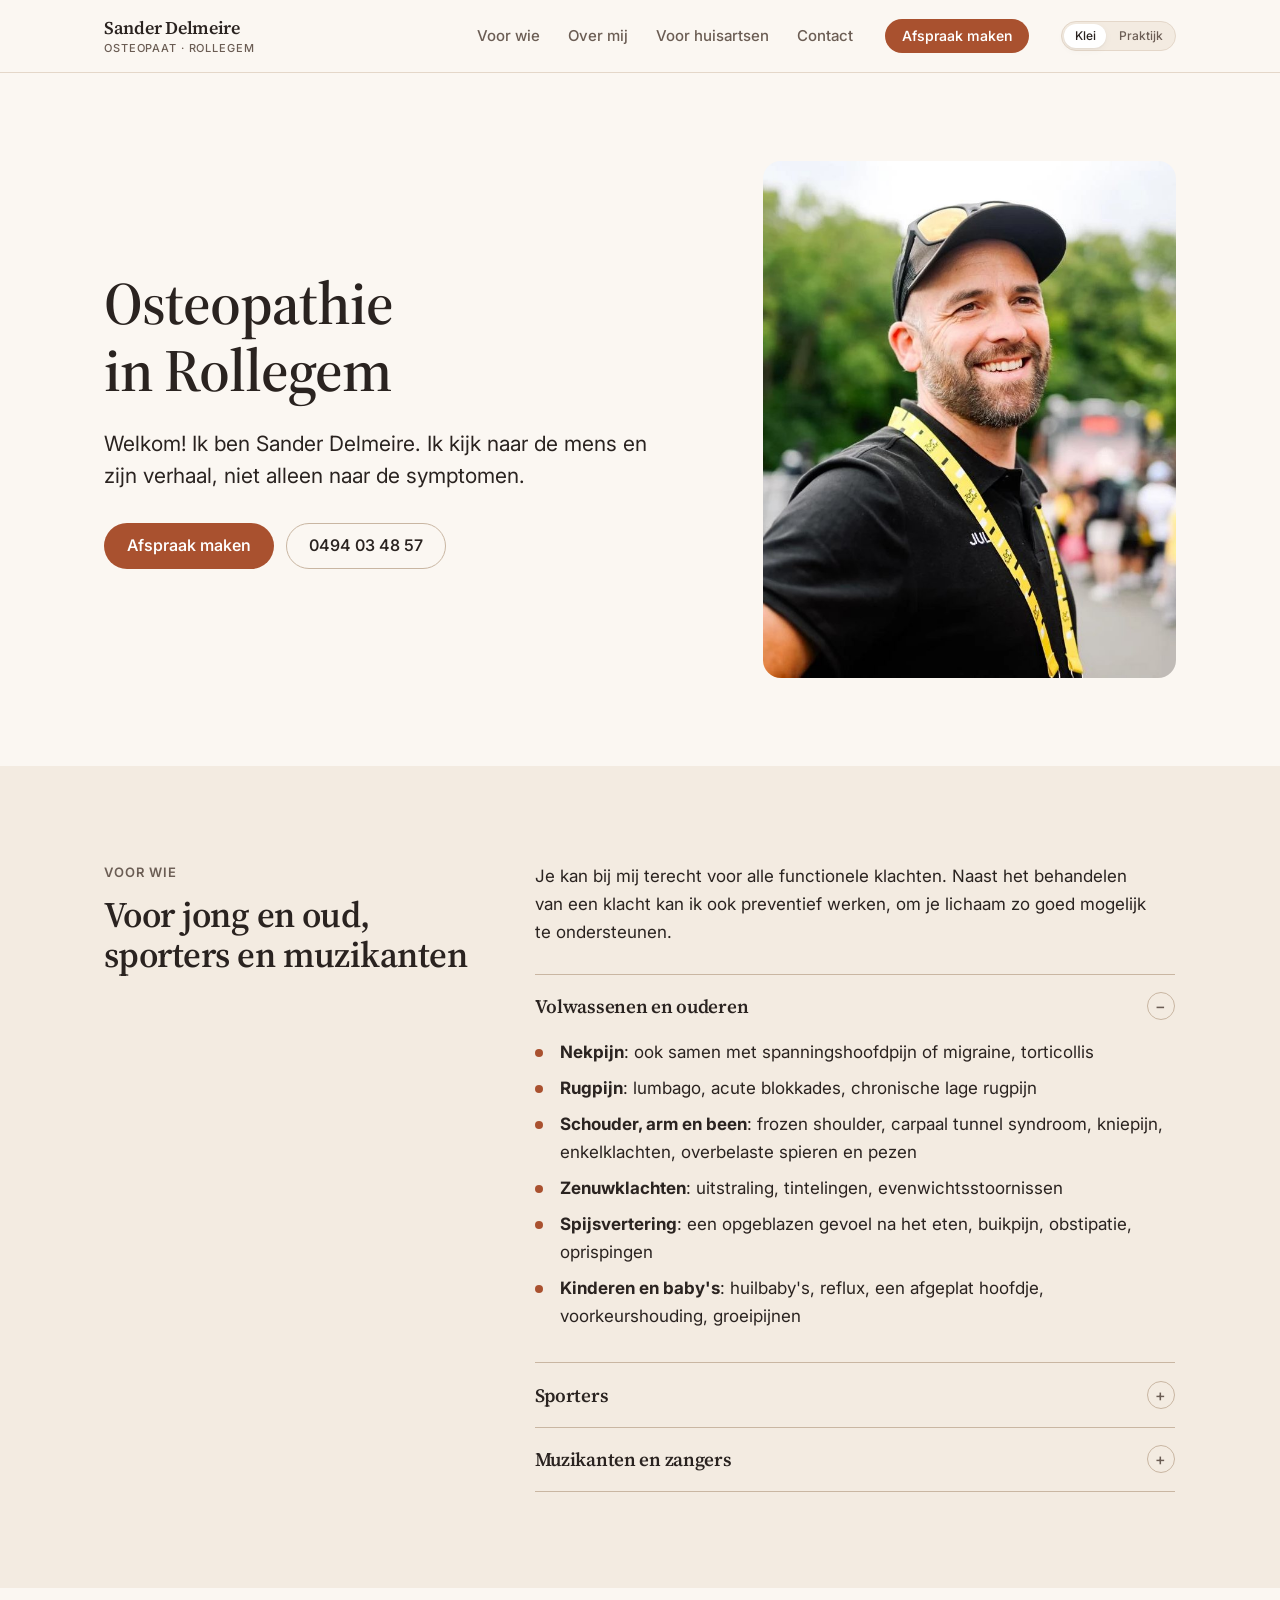
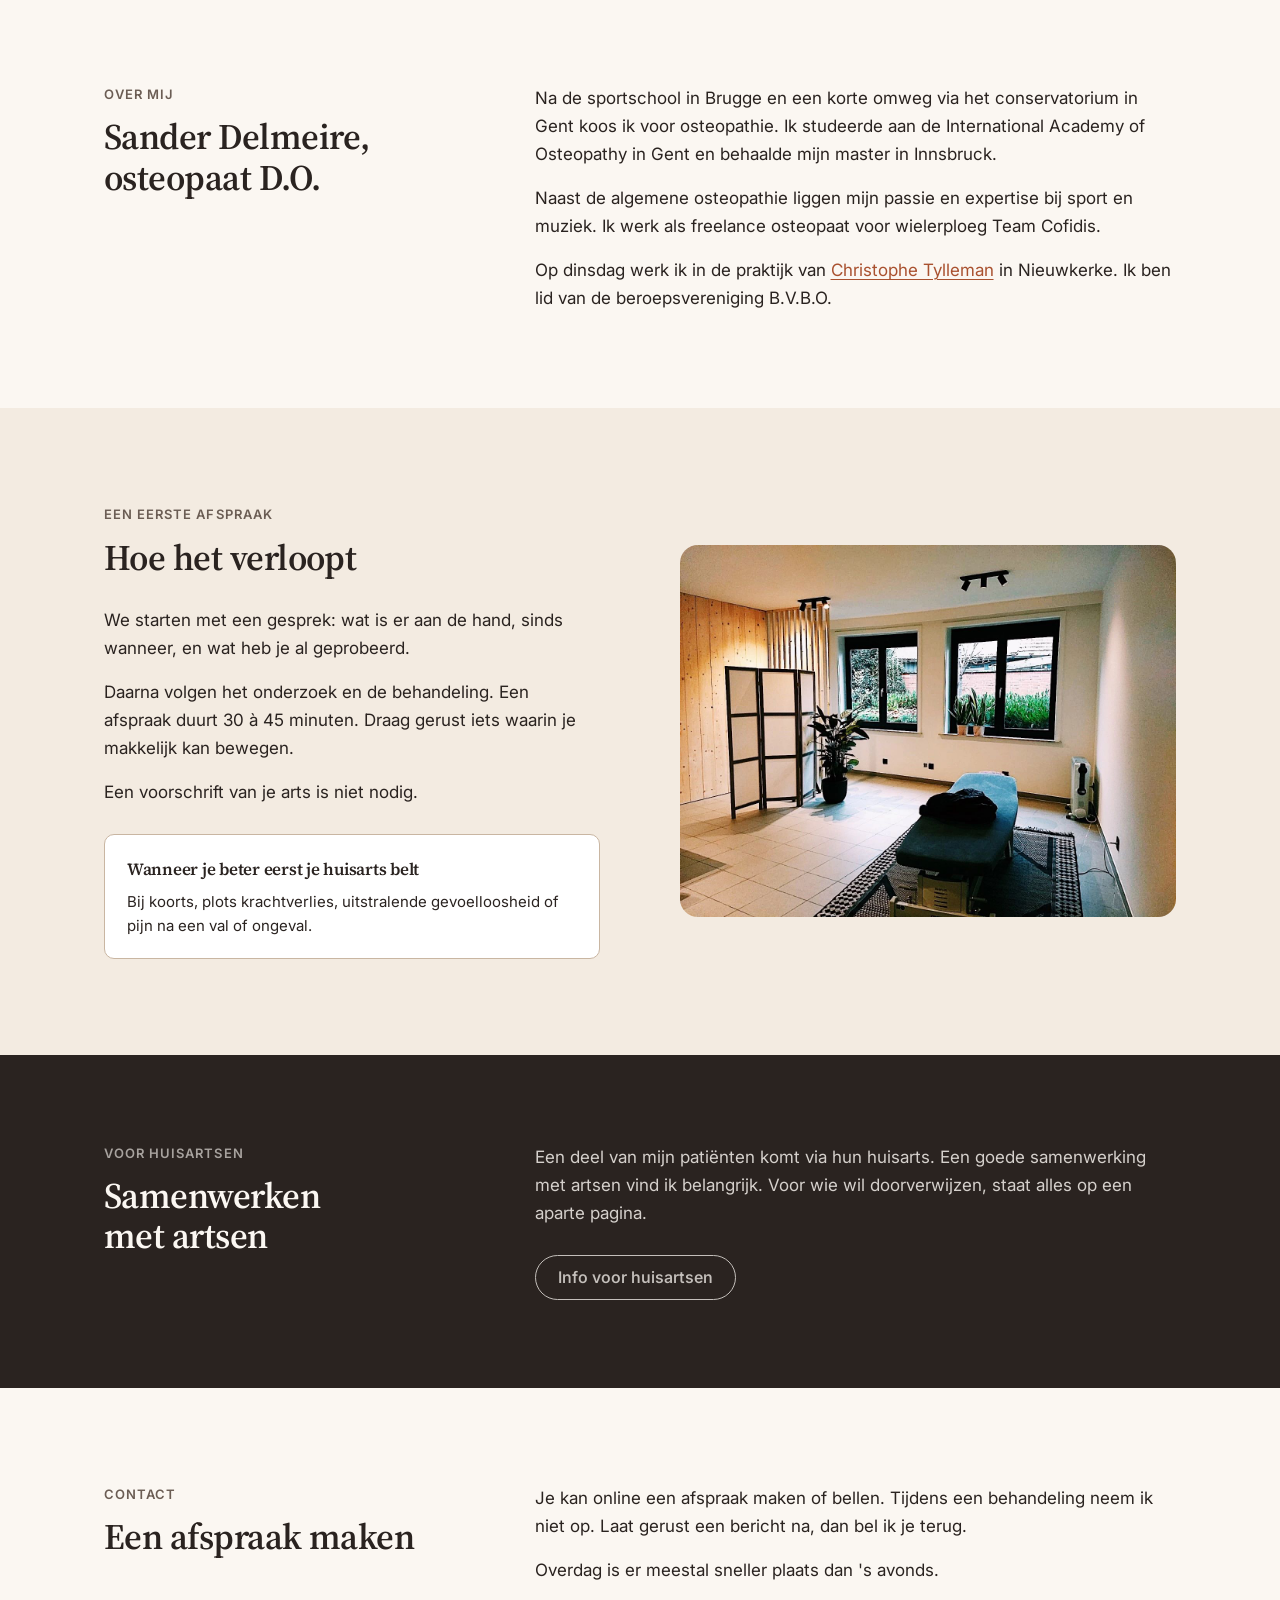
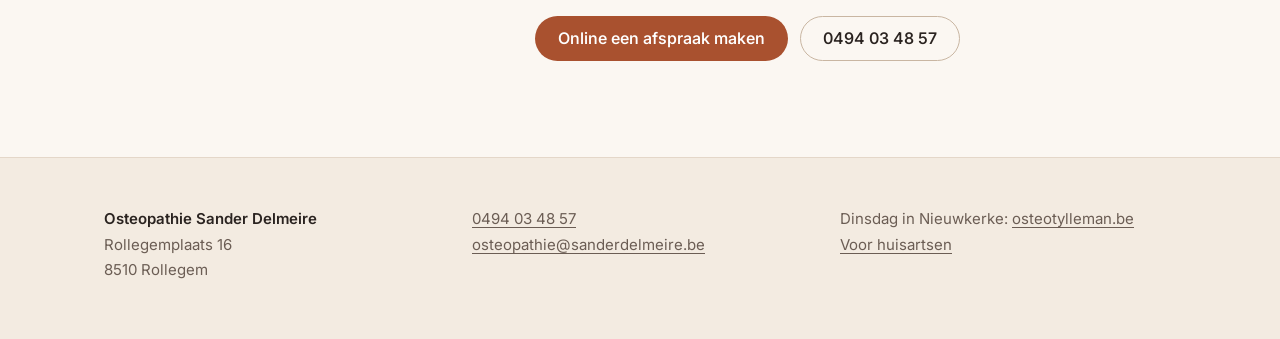
==== commit be117175: "Rewrite copy with Sander's own wording; trim sections Use phrases from his current site (welcome, 'd" ====
--- a/index.html
+++ b/index.html
@@ -4,8 +4,8 @@
 <meta charset="utf-8">
 <meta name="robots" content="noindex, nofollow"><!-- Preview only. Remove when this becomes the real site. -->
 <meta name="viewport" content="width=device-width, initial-scale=1">
-<title>Sander Delmeire — Osteopaat in Rollegem</title>
-<meta name="description" content="Osteopathie in Rollegem (Kortrijk). Eén patiënt tegelijk, geen haast. Overdag is er meestal binnen enkele dagen plaats.">
+<title>Sander Delmeire · Osteopaat in Rollegem</title>
+<meta name="description" content="Sander Delmeire, osteopaat D.O. in Rollegem (Kortrijk). Voor volwassenen, kinderen, sporters en muzikanten.">
 
 <!-- Set the theme before first paint so there is no flash -->
 <script>
@@ -36,12 +36,12 @@
       <span>Osteopaat · Rollegem</span>
     </a>
     <nav class="site-nav">
-      <a href="#praktisch">Praktisch</a>
+      <a href="#voor-wie">Voor wie</a>
+      <a href="#over-mij">Over mij</a>
       <a href="voor-huisartsen.html">Voor huisartsen</a>
       <a href="#contact">Contact</a>
     </nav>
-    <!-- TODO: vervang door Sanders echte Acuity-link -->
-    <a class="btn btn--primary header-cta" href="https://app.acuityscheduling.com/schedule.php?owner=XXXXXXXX">Afspraak maken</a>
+    <a class="btn btn--primary header-cta" href="https://app.acuityscheduling.com/schedule.php?owner=20171099">Afspraak maken</a>
   </div>
 </header>
 
@@ -53,14 +53,11 @@
       <div class="hero__text">
         <h1 class="h1">Osteopathie in Rollegem</h1>
         <p class="lead">
-          Ik ben Sander Delmeire. Ik werk alleen, met één patiënt tegelijk.
-          Wie binnenkomt, heeft mijn volle aandacht tot we klaar zijn.
+          Welkom! Ik ben Sander Delmeire. Ik kijk naar de mens en zijn
+          verhaal, niet alleen naar de symptomen.
         </p>
         <div class="hero__actions">
-          <!-- TODO: vervang door Sanders echte Acuity-link -->
-          <a class="btn btn--primary" href="https://app.acuityscheduling.com/schedule.php?owner=XXXXXXXX">
-            Afspraak maken
-          </a>
+          <a class="btn btn--primary" href="https://app.acuityscheduling.com/schedule.php?owner=20171099">Afspraak maken</a>
           <a class="btn btn--ghost" href="tel:+32494034857">0494 03 48 57</a>
         </div>
       </div>
@@ -70,34 +67,100 @@
     </div>
   </section>
 
-  <!-- ===================== BESCHIKBAARHEID ===================== -->
-  <section class="section section--sunken" id="beschikbaarheid">
-    <div class="wrap split">
-      <div>
-        <p class="eyebrow">Wanneer is er plaats</p>
-        <h2 class="h2">Overdag kan je meestal snel terecht</h2>
+  <!-- ===================== VOOR WIE ===================== -->
+  <section class="section section--sunken" id="voor-wie">
+    <div class="wrap split">
+      <div>
+        <p class="eyebrow">Voor wie</p>
+        <h2 class="h2">Voor jong en oud, sporters en muzikanten</h2>
       </div>
       <div class="split__body stack-lg">
-        <div class="availability">
-          <div class="slot slot--open">
-            <div class="slot__when">Overdag</div>
-            <div class="slot__wait">Meestal binnen enkele dagen</div>
-          </div>
-          <div class="slot slot--wait">
-            <div class="slot__when">'s Avonds</div>
-            <div class="slot__wait">Twee tot drie weken</div>
-          </div>
-        </div>
-        <p class="small muted">
-          De avonduren zitten bijna altijd vol. Kan je overdag komen, dan is
-          de kans groot dat ik je deze week nog zie.
+        <p>
+          Je kan bij mij terecht voor alle functionele klachten. Naast het
+          behandelen van een klacht kan ik ook preventief werken, om je
+          lichaam zo goed mogelijk te ondersteunen.
+        </p>
+
+        <div class="accordion">
+          <details open>
+            <summary>Volwassenen en ouderen</summary>
+            <div class="accordion__body">
+              <ul class="checklist">
+                <li><strong>Nekpijn</strong>: ook samen met spanningshoofdpijn of migraine, torticollis</li>
+                <li><strong>Rugpijn</strong>: lumbago, acute blokkades, chronische lage rugpijn</li>
+                <li><strong>Schouder, arm en been</strong>: frozen shoulder, carpaal tunnel syndroom, kniepijn, enkelklachten, overbelaste spieren en pezen</li>
+                <li><strong>Zenuwklachten</strong>: uitstraling, tintelingen, evenwichtsstoornissen</li>
+                <li><strong>Spijsvertering</strong>: een opgeblazen gevoel na het eten, buikpijn, obstipatie, oprispingen</li>
+                <li><strong>Kinderen en baby's</strong>: huilbaby's, reflux, een afgeplat hoofdje, voorkeurshouding, groeipijnen</li>
+              </ul>
+            </div>
+          </details>
+          <details>
+            <summary>Sporters</summary>
+            <div class="accordion__body stack">
+              <p>
+                Ontstekingen, overbelasting, kniepijn, lage rugpijn tijdens
+                inspanning, slapende handen, nekpijn.
+              </p>
+              <p>
+                Als sporter vraag je meer van je lichaam dan in het dagelijkse
+                leven. Raken belasting en belastbaarheid uit balans, dan
+                volgen blessures. Ik zoek de zwakke schakel en werk graag
+                samen met je kinesist, trainer of sportarts. Ook preventief,
+                om blessures voor te blijven.
+              </p>
+            </div>
+          </details>
+          <details>
+            <summary>Muzikanten en zangers</summary>
+            <div class="accordion__body stack">
+              <p>
+                Heesheid, stemvermoeidheid, een strakke keel, kuchen, een
+                beperkte stemrange of spanning bij het spelen.
+              </p>
+              <p>
+                Ik kijk verder dan de stembanden zelf: kaak, nek, ademhaling,
+                borstkas, houding en bekken kunnen allemaal meespelen. Waar
+                nodig werk ik samen met een logopedist, zangpedagoog,
+                NKO-arts of ademcoach.
+              </p>
+            </div>
+          </details>
+        </div>
+      </div>
+    </div>
+  </section>
+
+  <!-- ===================== OVER MIJ ===================== -->
+  <section class="section" id="over-mij">
+    <div class="wrap split">
+      <div>
+        <p class="eyebrow">Over mij</p>
+        <h2 class="h2">Sander Delmeire, osteopaat D.O.</h2>
+      </div>
+      <div class="split__body stack">
+        <p>
+          Na de sportschool in Brugge en een korte omweg via het
+          conservatorium in Gent koos ik voor osteopathie. Ik studeerde aan
+          de International Academy of Osteopathy in Gent en behaalde mijn
+          master in Innsbruck.
+        </p>
+        <p>
+          Naast de algemene osteopathie liggen mijn passie en expertise bij
+          sport en muziek. Ik werk als freelance osteopaat voor wielerploeg
+          Team Cofidis.
+        </p>
+        <p>
+          Op dinsdag werk ik in de praktijk van
+          <a href="https://www.osteotylleman.be/">Christophe Tylleman</a>
+          in Nieuwkerke. Ik ben lid van de beroepsvereniging B.V.B.O.
         </p>
       </div>
     </div>
   </section>
 
   <!-- ===================== EERSTE AFSPRAAK ===================== -->
-  <section class="section" id="eerste-afspraak">
+  <section class="section section--sunken" id="eerste-afspraak">
     <div class="wrap split split--media">
       <div class="split__body stack-lg">
         <div>
@@ -107,25 +170,21 @@
 
         <div class="stack">
           <p>
-            We beginnen met een gesprek. Wat is er, hoe lang al, wat heb je
-            al geprobeerd. Dat gesprek is geen formaliteit: het bepaalt
-            grotendeels wat ik daarna doe.
+            We starten met een gesprek: wat is er aan de hand, sinds wanneer,
+            en wat heb je al geprobeerd.
           </p>
           <p>
-            Daarna onderzoek ik je en behandel ik waar dat nodig is. Je blijft
-            aangekleed. Draag iets waarin je makkelijk kan bewegen.
-          </p>
-          <p>
-            Reken op ongeveer <span class="todo">45 minuten</span>.
-          </p>
+            Daarna volgen het onderzoek en de behandeling. Een afspraak duurt
+            30 à 45 minuten. Draag gerust iets waarin je makkelijk kan bewegen.
+          </p>
+          <p>Een voorschrift van je arts is niet nodig.</p>
         </div>
 
         <div class="callout">
-          <div class="callout__title">Wanneer je beter eerst een arts ziet</div>
+          <div class="callout__title">Wanneer je beter eerst je huisarts belt</div>
           <p class="small">
-            Bij koorts, plots krachtverlies, gevoelloosheid die uitstraalt, of
-            pijn na een val of ongeval: bel eerst je huisarts. Ik verwijs je
-            in die gevallen zelf ook door.
+            Bij koorts, plots krachtverlies, uitstralende gevoelloosheid of
+            pijn na een val of ongeval.
           </p>
         </div>
       </div>
@@ -135,78 +194,21 @@
     </div>
   </section>
 
-  <!-- ===================== PRAKTISCH ===================== -->
-  <section class="section section--sunken" id="praktisch">
-    <div class="wrap split">
-      <div>
-        <p class="eyebrow">Praktisch</p>
-        <h2 class="h2">Voor je komt</h2>
-      </div>
-
-      <dl class="rows split__body">
-        <div class="rows__row">
-          <dt class="rows__key">Waar</dt>
-          <dd class="rows__val">Rollegemplaats 16, 8510 Kortrijk (Rollegem)</dd>
-        </div>
-        <div class="rows__row">
-          <dt class="rows__key">Parkeren</dt>
-          <dd class="rows__val todo">Nog aan te vullen</dd>
-        </div>
-        <div class="rows__row">
-          <dt class="rows__key">Meebrengen</dt>
-          <dd class="rows__val">Eerdere verslagen of beelden, als je die hebt</dd>
-        </div>
-        <div class="rows__row">
-          <dt class="rows__key">Kleding</dt>
-          <dd class="rows__val">Iets waarin je makkelijk kan bewegen</dd>
-        </div>
-        <div class="rows__row">
-          <dt class="rows__key">Tarief</dt>
-          <dd class="rows__val todo">Nog aan te vullen</dd>
-        </div>
-      </dl>
-    </div>
-  </section>
-
-  <!-- ===================== TERUGBETALING ===================== -->
-  <section class="section" id="terugbetaling">
-    <div class="wrap split">
-      <div>
-        <p class="eyebrow">Terugbetaling</p>
-        <h2 class="h2">Hoe het werkt met je ziekenfonds</h2>
-      </div>
-
-      <div class="split__body stack">
-        <p>
-          Osteopathie wordt niet terugbetaald door het RIZIV. Je ziekenfonds
-          komt wel tussen, via de aanvullende verzekering.
-        </p>
-        <p>
-          Na de behandeling krijg je van mij een attest. Dat bezorg je zelf
-          aan je ziekenfonds. De meeste fondsen betalen ongeveer tien euro
-          per sessie terug, voor een beperkt aantal sessies per jaar.
-          Hoeveel precies en hoeveel keer verschilt per ziekenfonds, dus
-          kijk dat even na bij het jouwe.
-        </p>
-      </div>
-    </div>
-  </section>
-
   <!-- ===================== VOOR HUISARTSEN ===================== -->
   <section class="gp-band">
     <div class="wrap split">
       <div>
         <p class="eyebrow">Voor huisartsen</p>
-        <h2 class="h2">Doorverwijzen en terugrapporteren</h2>
+        <h2 class="h2">Samenwerken met artsen</h2>
       </div>
       <div class="split__body stack-lg">
         <p>
-          Het grootste deel van mijn patiënten komt via een huisarts. Op een
-          aparte pagina staat wat ik behandel, wanneer ik terugverwijs, en
-          hoe de rapportage verloopt.
-        </p>
-        <p>
-          <a class="btn btn--ghost" href="voor-huisartsen.html">Naar de pagina voor huisartsen</a>
+          Een deel van mijn patiënten komt via hun huisarts. Een goede
+          samenwerking met artsen vind ik belangrijk. Voor wie wil
+          doorverwijzen, staat alles op een aparte pagina.
+        </p>
+        <p>
+          <a class="btn btn--ghost" href="voor-huisartsen.html">Info voor huisartsen</a>
         </p>
       </div>
     </div>
@@ -221,17 +223,15 @@
       </div>
 
       <div class="split__body">
-        <p>
-          Online boeken gaat het snelst, je ziet meteen wat vrij is. Bellen
-          mag altijd. Ik onderbreek nooit een behandeling voor de telefoon,
-          dus spreek gerust iets in of stuur een bericht. Ik bel terug
-          tussen twee afspraken door.
-        </p>
+        <div class="stack">
+          <p>
+            Je kan online een afspraak maken of bellen. Tijdens een behandeling
+            neem ik niet op. Laat gerust een bericht na, dan bel ik je terug.
+          </p>
+          <p>Overdag is er meestal sneller plaats dan 's avonds.</p>
+        </div>
         <div class="hero__actions">
-          <!-- TODO: vervang door Sanders echte Acuity-link -->
-          <a class="btn btn--primary" href="https://app.acuityscheduling.com/schedule.php?owner=XXXXXXXX">
-            Online een afspraak maken
-          </a>
+          <a class="btn btn--primary" href="https://app.acuityscheduling.com/schedule.php?owner=20171099">Online een afspraak maken</a>
           <a class="btn btn--ghost" href="tel:+32494034857">0494 03 48 57</a>
         </div>
       </div>
@@ -243,16 +243,16 @@
 <footer class="site-footer">
   <div class="wrap footer-grid">
     <div>
-      <strong>Sander Delmeire</strong><br>
-      Osteopaat · Rollegem
+      <strong>Osteopathie Sander Delmeire</strong><br>
+      Rollegemplaats 16<br>
+      8510 Rollegem
     </div>
     <div>
-      Rollegemplaats 16<br>
-      8510 Kortrijk (Rollegem)<br>
-      <a href="tel:+32494034857">0494 03 48 57</a>
+      <a href="tel:+32494034857">0494 03 48 57</a><br>
+      <a href="mailto:osteopathie@sanderdelmeire.be">osteopathie@sanderdelmeire.be</a>
     </div>
     <div>
-      <span class="todo">Openingsuren nog aan te vullen</span><br>
+      Dinsdag in Nieuwkerke: <a href="https://www.osteotylleman.be/">osteotylleman.be</a><br>
       <a href="voor-huisartsen.html">Voor huisartsen</a>
     </div>
   </div>
--- a/css/site.css
+++ b/css/site.css
@@ -413,6 +413,55 @@
 .checklist--warn li::before { background: var(--signal-wait); }
 
 
+/* --- Accordion (Voor wie) ----------------------------------------------
+   Native <details>, no script. Short by default, depth when you open it.
+   ----------------------------------------------------------------------- */
+
+.accordion { border-top: 1px solid var(--line-strong); }
+
+.accordion details { border-bottom: 1px solid var(--line-strong); }
+
+.accordion summary {
+  display: flex;
+  align-items: center;
+  justify-content: space-between;
+  gap: 1rem;
+  padding-block: 1.1rem;
+  cursor: pointer;
+  list-style: none;
+  font-family: var(--font-display);
+  font-weight: var(--display-weight);
+  font-size: 1.1875rem;
+  letter-spacing: var(--display-tracking);
+  line-height: 1.3;
+}
+
+.accordion summary::-webkit-details-marker { display: none; }
+
+.accordion summary::after {
+  content: "+";
+  flex: none;
+  width: 1.75rem;
+  height: 1.75rem;
+  display: grid;
+  place-items: center;
+  border: 1px solid var(--line-strong);
+  border-radius: var(--radius-pill);
+  font-family: var(--font-body);
+  font-size: 1rem;
+  font-weight: 500;
+  color: var(--text-muted);
+}
+
+.accordion details[open] summary::after { content: "\2212"; }
+
+.accordion summary:hover { color: var(--accent); }
+
+.accordion__body { padding-bottom: 1.5rem; }
+
+.accordion .checklist li { margin-bottom: 0.5rem; }
+
+
 /* --- Footer ------------------------------------------------------------ */
 
 .site-footer {
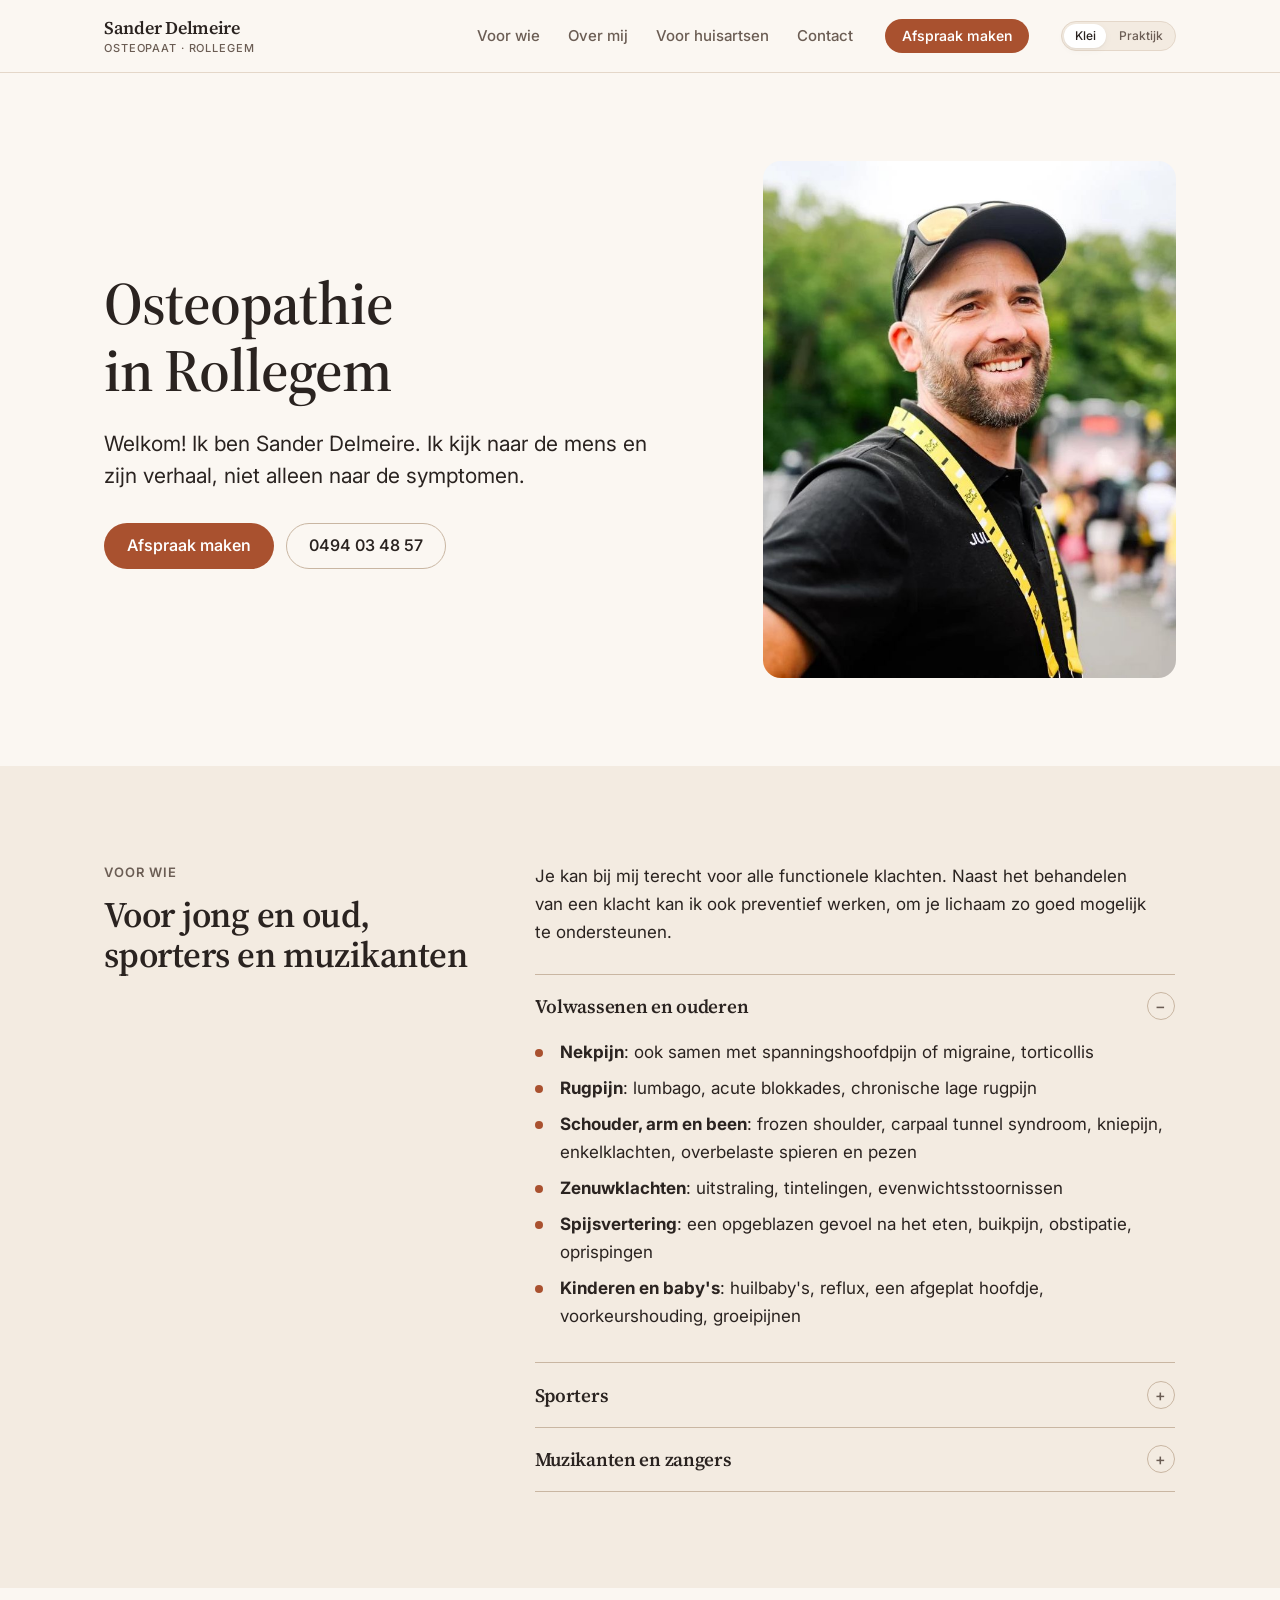
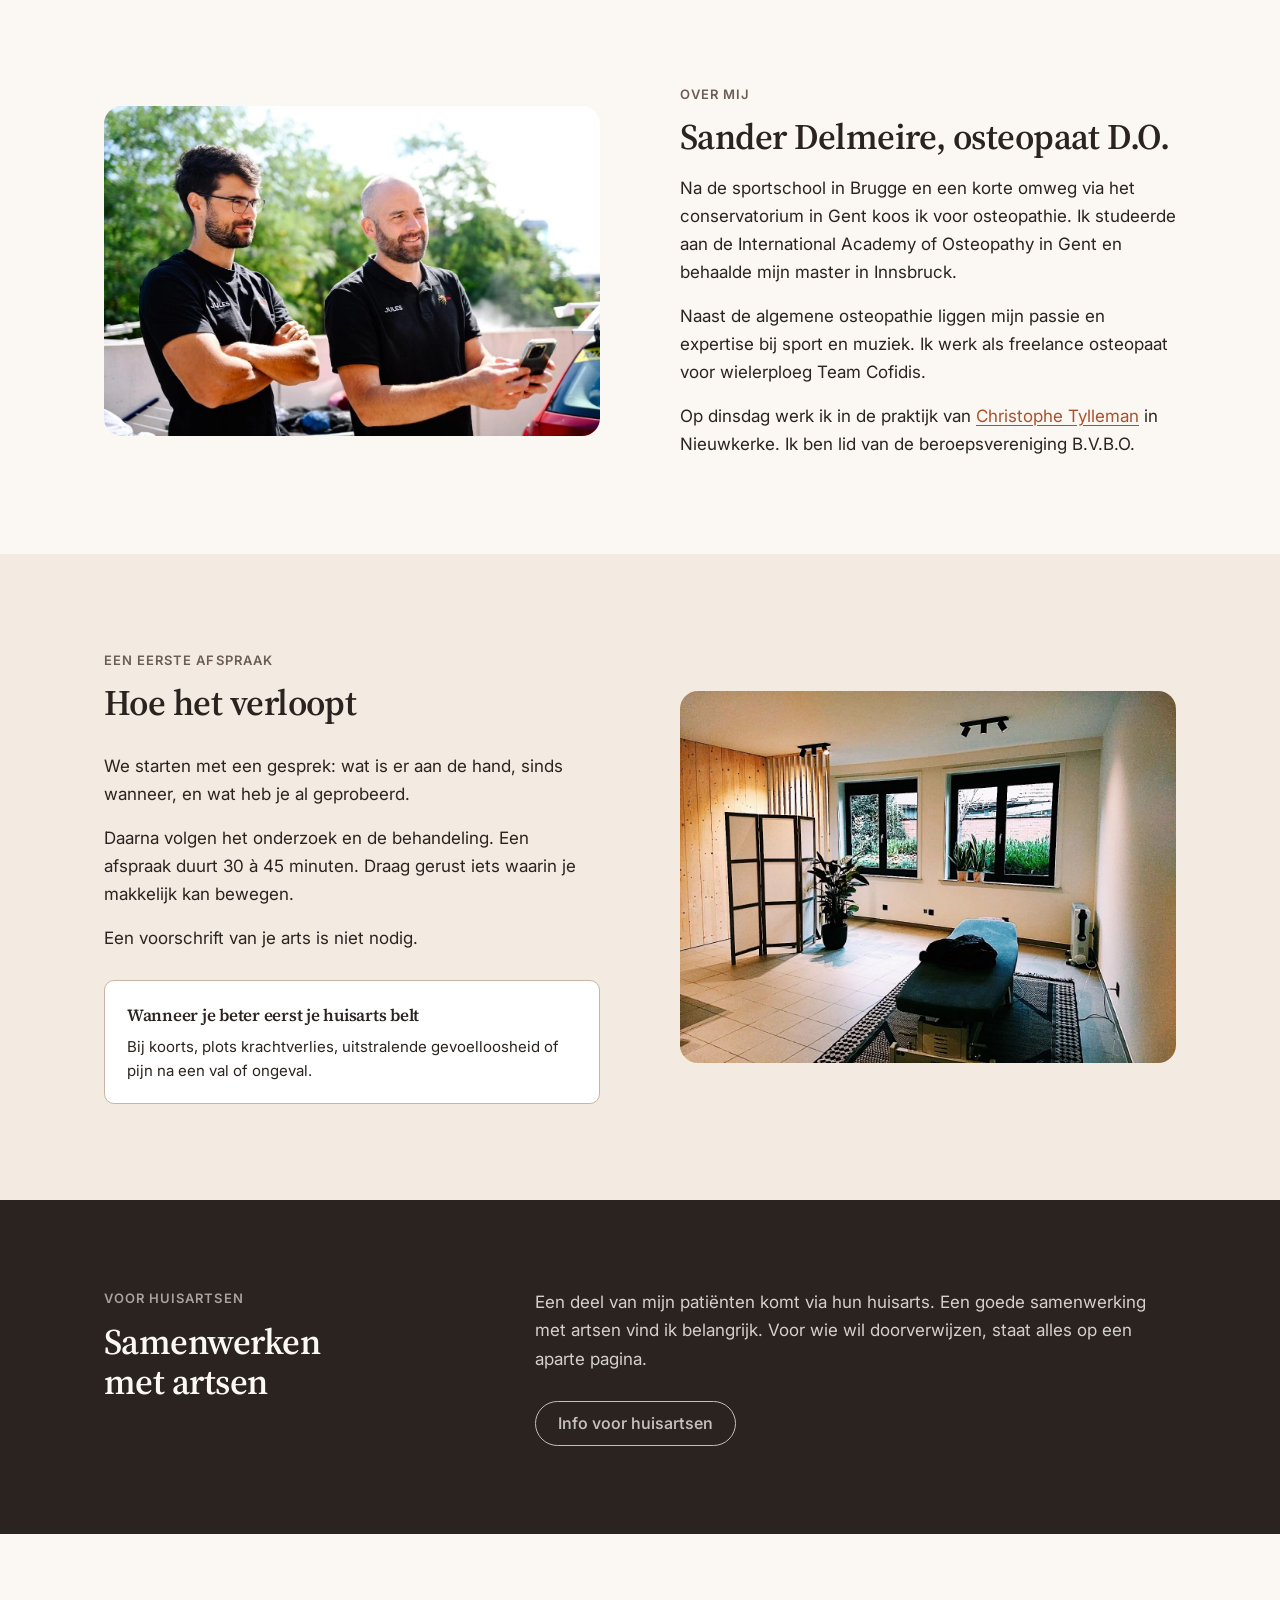
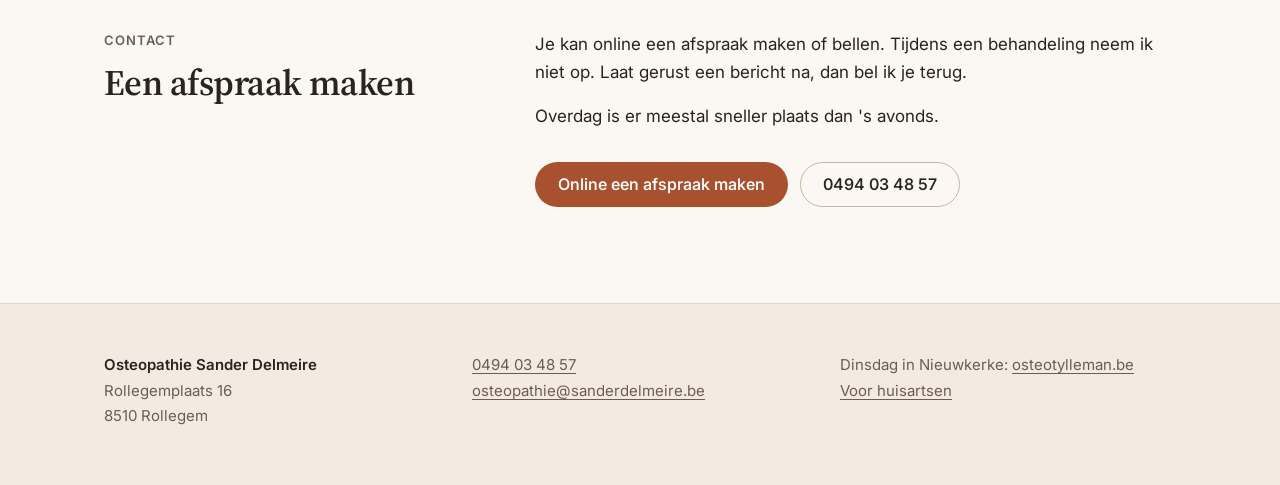
==== commit f214e7fa: "Add Over mij and Sporters photos Co-Authored-By: Claude Opus 5.5 <noreply@anthropic.com> Claude-Sess" ====
--- a/index.html
+++ b/index.html
@@ -109,6 +109,9 @@
                 samen met je kinesist, trainer of sportarts. Ook preventief,
                 om blessures voor te blijven.
               </p>
+              <figure class="photo photo--wide">
+                <img src="img/sport.jpg" alt="Sander in het shirt van Team Cofidis, buiten in de natuur" width="1200" height="800" loading="lazy">
+              </figure>
             </div>
           </details>
           <details>
@@ -133,12 +136,12 @@
 
   <!-- ===================== OVER MIJ ===================== -->
   <section class="section" id="over-mij">
-    <div class="wrap split">
-      <div>
-        <p class="eyebrow">Over mij</p>
-        <h2 class="h2">Sander Delmeire, osteopaat D.O.</h2>
-      </div>
+    <div class="wrap split split--media split--flip">
       <div class="split__body stack">
+        <div>
+          <p class="eyebrow">Over mij</p>
+          <h2 class="h2">Sander Delmeire, osteopaat D.O.</h2>
+        </div>
         <p>
           Na de sportschool in Brugge en een korte omweg via het
           conservatorium in Gent koos ik voor osteopathie. Ik studeerde aan
@@ -156,6 +159,9 @@
           in Nieuwkerke. Ik ben lid van de beroepsvereniging B.V.B.O.
         </p>
       </div>
+      <figure class="photo photo--wide">
+        <img src="img/sander-team.jpg" alt="Sander Delmeire met een collega van Team Cofidis" width="1280" height="853" loading="lazy">
+      </figure>
     </div>
   </section>
 
--- a/css/site.css
+++ b/css/site.css
@@ -102,6 +102,7 @@
 
 .photo--portrait { aspect-ratio: 4 / 5; }
 .photo--landscape { aspect-ratio: 4 / 3; }
+.photo--wide { aspect-ratio: 3 / 2; }
 
 .stack > * + * { margin-top: 1rem; }
 .stack-lg > * + * { margin-top: 1.75rem; }
